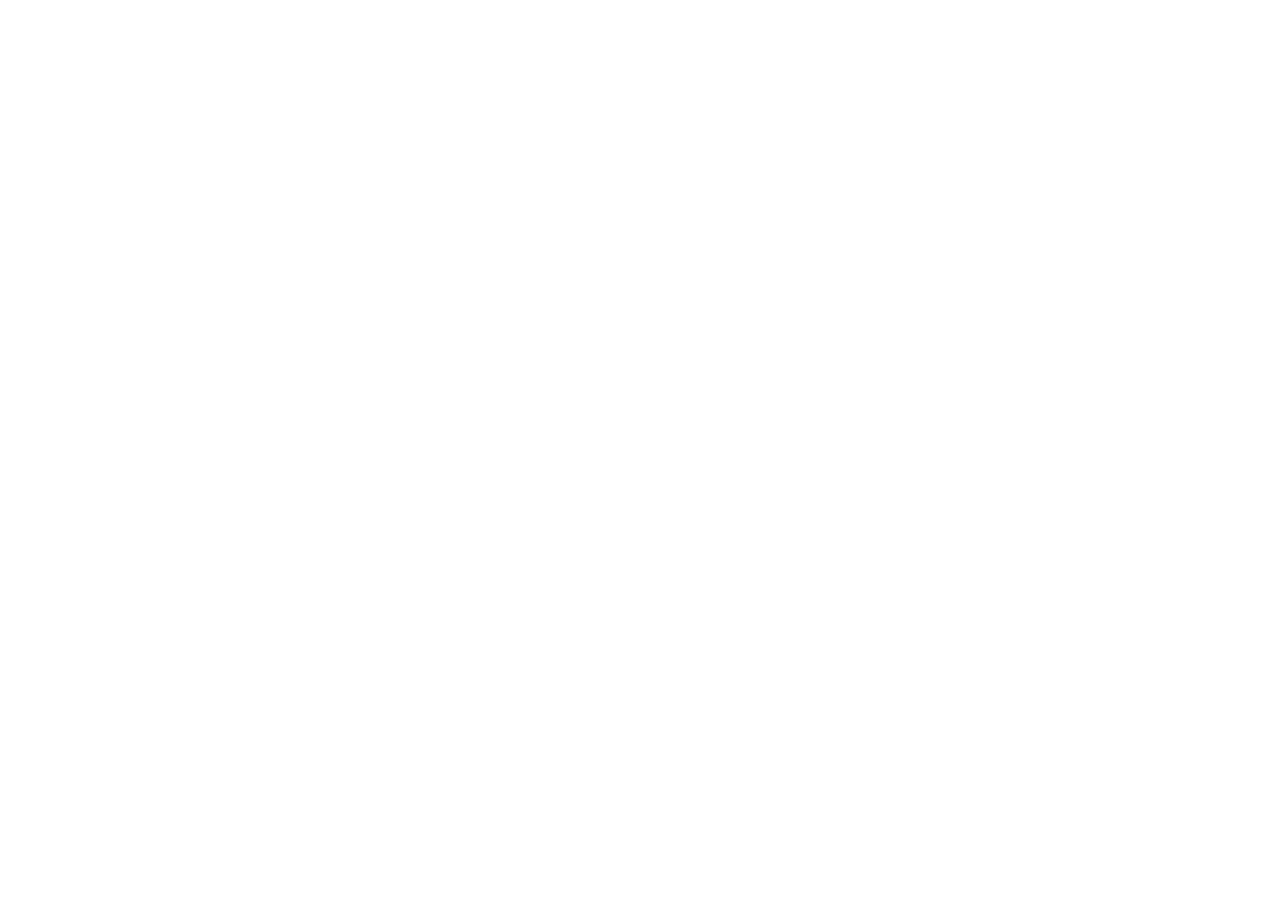
==== index.html @ 290134f9 "Update index.html" ====
<!DOCTYPE html>
<html lang="fr">
    <head>
        <meta charset="UTF-8">
        <meta name="viewport" content="width=device-width, initial-scale=1.0">
        <meta http-equiv="X-UA-Compatible" content="ie=edge">

        <link rel="icon" type="image/png" href="./src/img/danseur.png" />
        <link rel="preconnect" href="https://fonts.googleapis.com">
        <link rel="preconnect" href="https://fonts.gstatic.com" crossorigin>
        <link href="https://fonts.googleapis.com/css2?family=Gwendolyn:wght@400;700&display=swap" rel="stylesheet">
        <link href="https://fonts.googleapis.com/css2?family=Roboto:ital,wght@0,500;1,300&display=swap" rel="stylesheet">
        <link href="https://fonts.googleapis.com/css2?family=Playfair+Display+SC&display=swap" rel="stylesheet">

        <link href="https://unpkg.com/aos@2.3.1/dist/aos.css" rel="stylesheet">
        <link rel="stylesheet" href="./src/css/normalize.css">
        <link rel="stylesheet" href="./src/css/style.css">
        <link rel="stylesheet" href="./src/css/screen.css" media="screen and (max-width: 1160px)">

        <title>ACADANSE<title>
    </head>
    <body>

        <header class="header">
            <a href="#"><img id="banner_logo" src="./src/img/logo_vf.png"></a>
            <img src="./src/img/hamburger.svg" class="hamburger-menu" onClick="toggleMenu()">
            <nav id="menu" class="cache">
                <a href="#description">Association</a>
                <a href="#inscription">Inscription</a>
                <a href="#cours">Cours</a>
                <a href="#mensurations">Mensurations</a>
                <a href="./souvenirs/souvenirs.html">Souvenirs</a>
                <a href="#contact">Contact</a>
            </nav>
        </header>
        <section id="banner" class="container">
            <video src="./src/img/Vidéo PROMO.mp4" autoplay muted loop></video>
                
        </section>

        <section id="description">
            <div data-aos="fade-bottom">
                <h2>
                    Description de l'association
                </h2>
                <div>
                    <p>
                        Bienvenue dans l'association ACADANSE, une association familiale
                        ayant pour but de favoriser la danse moderne, pour les enfants de la
                        maternelle au lycée, vivant en milieu rural.<br>
                        <br>
                        Les cours se font dans une atmosphère conviviale et chaleureuse.
                        Notre objectif, faire aimer la danse aux enfants.<br>
                        <br>
                        Les mercredis et les samedis après-midi, à la salle du Temps Libre de 
                        Savy-Berlette (salle de danse à l'étage). Les groupes de danse sont 
                        généralement de 10 personnes avec des enfants / adolescentes de leurs âges.<br>
                        <br>
                        Des événements sur le thème de Noël et d’Halloween ainsi qu’un gala de
                        fin d’année (juin)  sont organisés.<br>
                        <br>
                        Pour tout renseignement, merci de bien vouloir contacter<br>
                        Madame PRZYBYLSKI Emmanuelle au 06.87.32.72.20 ou par mail à <a href="mailto:acadanse@live.fr.">acadanse@live.fr</a>
                    </p>
                </div>
            </div>
        </section>

        <section id="inscription" data-aos="fade-bottom">
            <h4>Inscription</h4> 

            <p>
                Pour inscrire votre enfant aux cours de danse. Veuillez remplir la fiche d'inscription, signé le règlement<br>
                intérieur et nous fournir les documents indiqués au dos de la feuille d'inscription.
            </p>

            <div>
                <img src="src/img/fiche d'inscription .png">   
                <img src="src/img/fiche d'inscription 2.png">   
            </div>
            <div>
                <a href="src/Fiche d'inscription Acadanse Savinoise.pdf">Télécharger</a>
            </div>

            <hr>

            <h4>Règlement intérieur</h4>
            <div>
                <img src="src/img/règlement intérieur.png">   
                <img src="src/img/règlement intérieur2.png">
            </div>
            <div>
                <a href="src/Fiche d'inscription Acadanse Savinoise.pdf">Télécharger</a>
            </div>

        </section>

        
        <section id="cours" data-aos="fade-bottom">
            <div>
                <h3>
                    Cours
                </h3>
                <table>
                    <tr>
                        <th>Mercredi</th>
                        <th>Samedi</th>
                    </tr>
                    <tr>
                        <td>Après-midi </td>
                        <td>Après-midi </td>
                    </tr>               
                    <tr>
                        <td colspan="2">Les cours ne sont pas maintenus pendant les vacances scolaires et les jours fériés</td>
                    </tr>
                </table>  
            </div>
        </section>

        <section id="mensurations">
            <h3>MENSURATIONS</h3>
            <div>
                <div class="list-mensurations">
                    <p>Pour la réalisation des costumes, nous<br>
                        demandons aux parents les mensurations de<br>
                        leur enfant.</p> <br>
                    <ul>
                        <li>Merci de nous indiquer :</li>
                        <li>- Tour de poitrine</li>
                        <li>- Tour de taille</li>
                        <li>- Hauteur de buste</li>
                        <li>- Tour de bassin</li>
                        <li>- Longueur de robe (jusqu'au genou)</li><br>
                        <li>- Taille de tee-shirt</li>
                        <li>- Taille de pantalon ou robe</li>
                        <li>- Taille de votre enfant</li>
                    </ul>
                </div>
                <div class="video-mensurations">
                    <p>Cette vidéo vous permettra de bien positionner<br>
                        le mètre lors de la prise des mesures</p>
                    <iframe src="https://www.youtube.com/embed/FwjrqjiKFxM"></iframe>
                    <a class="link-ytb" href="https://www.youtube.com/watch?v=FwjrqjiKFxM"> Voir la vidéo</a>
                </div>
            </div>
        </section>


        <section id="contact">
            <div data-aos="fade-bottom">
                <div>
                    <div>
                        <div id="telPoint"></div>
                        <a href="tel:+33687327220">06.87.32.72.20</a>
                    </div>
                    <div>
                        <div id="mailPoint"></div>
                        <a href="mailto:manue.przybylski@gmail.com">manue.przybylski@gmail.com</a>
                    </div>
                </div>    
                <h3>Contact</h3>
            </div>
            <div class="gmap_canvas">
                <iframe id="gmap_canvas" src="https://maps.google.com/maps?q=12%20bis%20rue%20des%20manoirs%2062690%20Savy-Berlette&t=&z=17&ie=UTF8&iwloc=&output=embed" frameborder="0" scrolling="no" marginheight="0" marginwidth="0">
                </iframe><style>.mapouter{position:relative;text-align:right;height:500px;width:500px;}</style><style>.gmap_canvas {overflow:hidden;background:none!important;height:500px;width:500px;}</style>
            </div>
        </section>

        <script src="https://unpkg.com/aos@2.3.1/dist/aos.js"></script>
        <script>
            AOS.init();
        </script>
        <script src="./src/js/script.js"></script>
    </body>
</html>
---- src/css/style.css ----
* {
    scroll-behavior: smooth;
    margin: 0;
    padding: 0;
    font-family: 'Roboto';
    box-sizing: border-box;
}
/*header*/

header {
    z-index: 10;
    background-color: white;
    border-bottom: #6e4197 2px solid;
    display: flex;
    position: fixed;
    top: 0;
    left: 0;
    width: 100%;
    justify-content: space-around;
    align-items: center;
    height: 100px;
    transition: height 300ms;
}
.hamburger-menu {
    display: none;
}
.is-active {
    height: 50px;
}
#banner_logo {
    width: 300px;
    transition: width 300ms;
}
.logo-is-active {
    width: 150px !important;   
}
header nav {
    display: flex;
    width: 30%;
    justify-content: space-around;
}
header nav a {
    color: black;
    padding: 10px;
    text-transform: uppercase;
    text-decoration: none;
    transition: color 300ms, border-bottom 300ms;
    border-bottom: white 5px solid;
}
header nav a:hover {
    color: #6e4197;
    border-bottom: #6e4197 5px solid;
}
#banner {
    width: 100%;
    height: 100%;
}
#banner video {
    width: 100%;
    height: 100%;
}
/*Inscription*/
#inscription {
    text-align: center;
    width: 70%;
    margin: 0 auto;
}
#inscription h4 {
    font-size: 2rem;
    margin-top: 30px;
    margin-bottom: 30px;
    text-transform: uppercase;
}
#inscription hr {
    width: 50%;
    height: 5px;
    background-color: #6e4197;
    border: none;
    margin: 0 auto;
}
#inscription p {
    margin-bottom: 30px;
}
#inscription img {
    width: 150px;
}
#inscription a {
    display: block;
    width: 20%;
    margin: 30px auto;
    text-transform: uppercase;
    background-color: #6e4197;
    color: white;
    padding: 20px;
    text-decoration: none;
}
.link-ytb {
    display: none;
}
/*Cours*/
#cours {
    width: 100%;
    height: 100%;
}
#cours hr {
    width: 50%;
    height: 5px;
    background-color: #6e4197;
    border: none;
    margin: 0 auto;
}
#cours h3 {
    font-size: 20pt;
    text-align: center;
    text-transform: uppercase;
    margin: 30px;
    color: white;
}
#cours div {
    background-color: #6e4197;
    width: 100%;
    padding-top: 10px;
    padding-bottom: 10px;
}
#cours table {
    width: 50%;
    margin: 10px auto;
}
#cours th {
    font-size: 1.5rem;
    color: white;
}
#cours td {
    text-align: center;
    color: white;
    padding: 10px;
}

/*Description*/
#description {
    background-image: url('../img/MODERN_JAZZ_02-scaled-e1589757122600.jpg');
    background-attachment: fixed;
    background-repeat: no-repeat;
    width: 100%;
    height: 100%;
    margin-top: -10px;
    background-size: cover;
}
#description > div {
    display: flex;
    width: 50%;
    margin: 0 auto;
    justify-content: space-around;
    align-items: center;
    padding-top: 50px;
    padding-bottom: 50px;
}
#description h2 {
    width: 50%;
    color: white;
    text-transform: uppercase;
}
#description > div > div {
    background-color: #ffffff33;
    border-bottom: 3px #6e4197 solid;
    width: 50%;
    padding: 20px;
}
#description p {
    color: white;
    text-align: justify;
}
#description a {
    color: white;
    font-size: 1.1rem;
    font-weight: bold;
    transition: color 300ms;
    text-decoration: none;
}
#description a:hover {
    color: #6e4197;
}
/*contact*/
#contact {
    background-image: url('../img/danse-contemporaine.jpg');
    background-attachment: fixed;
    background-repeat: no-repeat;
    width: 100%;
    height: 100%;
    padding-bottom: 100px;
    background-size: cover;
}
#contact > div {
    display: flex;
    width: 70%;
    margin: 0 auto;
    justify-content: space-around;
    align-items: center;
    padding-top: 50px;
    padding-bottom: 50px;
}
#contact > div > div {
    background-color: #00000038;
    width: 50%;
    padding: 20px;
    border-bottom: 3px #6e4197 solid;
}
#contact > div > div > div {
    display: flex;
    align-items: center;
    justify-content: space-between;
}
#telPoint {
    background-image: url('../img/telephone.png');
    background-size: cover;
    background-repeat: no-repeat;
    width: 50px;
    height: 50px;
}
#mailPoint {
    background-image: url('../img/mail.png');
    background-size: cover;
    background-repeat: no-repeat;
    width: 50px;
    height: 50px;
}
#contact > div > div > div > a {
    color: white;
    text-decoration: none;
    margin: 50px;
    display: block;
    word-break: break-all;
    width: 50%;
}
#contact h3 {
    text-align: center;
    font-size: 2rem;
    text-transform: uppercase;
}
.gmap_canvas {
    width: 400px !important;
    height: 400px !important;
    margin: 0 auto;
}
iframe {
    width: 400px !important;
    height: 400px !important;
    margin: 0 auto;
    border-bottom: 3px #6e4197 solid;
}
/* mensurations */
#mensurations {
    padding-top: 30px;
    padding-bottom: 40px;
}
#mensurations > div  {
    padding-top: 30px;
    margin: 0 auto;
    width: 80%;
    display: flex;
    justify-content: space-between;
}
.list-mensurations {
    margin-top: 80px;
    color: white;
    padding: 20px;
    height: 300px;
    background-color: #6e4197;
}
.list-mensurations li { 
    list-style: none;
}
#mensurations h3 {
    text-align: center;
    font-size: 30px;
}
.video-mensurations p {
    text-align: center;
    font-size: 25px;
}
.video-mensurations iframe{
    padding-top: 10px;
    border: none;
    width: 600px !important;
    height: 400px !important;
}
* {
    scroll-behavior: smooth;
    margin: 0;
    padding: 0;
    font-family: 'Roboto';
    box-sizing: border-box;
}
header {
    z-index: 10;
    background-color: white;
    border-bottom: #6e4197 2px solid;
    display: flex;
    position: fixed;
    top: 0;
    left: 0;
    width: 100%;
    justify-content: space-around;
    align-items: center;
}
#banner_logo {
    width: 300px;
}
#souvenirs {
    padding-top: 140px;
}
#souvenirs p {
    padding-top: 10px;
    padding-bottom: 20px;
    text-align: center;
    font-size: 20px;
}
#souvenirs h3 {
    text-transform: uppercase;
    font-size: 30px;
    text-align: center;
}
#souvenirs > div {
    padding: 0 30px 20px 30px;
    display: flex;
    flex-wrap: wrap;
}
#souvenirs > div > div {
    display: flex;
    flex-wrap: wrap;
}
#souvenirs img {
    width: 20%;
    transition: all 1s ease-out;
}

#souvenirs img:hover {
    transform: scale(1.2);
}
---- src/css/screen.css ----
@media screen and (max-width: 1160px ) {
    header a {
        font-size: 0.75rem;
    }
    #mensurations > div {
        align-items: center;
    }
    .video-mensurations iframe {
        width: 500px !important;
        height: 300px !important;
    }
}
@media screen and (max-width: 1000px) {
    #banner_logo {
        width: 100px;
    }
    .list-mensurations p, .list-mensurations li {
        font-size: 0.75rem;
    }
    .video-mensurations p {
        font-size: 0.75rem;
    }
    .video-mensurations iframe {
        width: 300px !important;
        height: 200px !important;
    }
}
@media screen and (max-width: 890px) {
    #description div {
        width: 90%;
        background-position: center;
    }
    #inscription div a {
        width: 40%;
    }
    header nav {
        width: 50%;
    }
    #contact > div > div {
        width: 70%;
    }
}
@media screen and (max-width: 768px ) {
    #banner_logo {
        text-align: left;
        width: 120px;
        transition: width 300ms;
    }
    #banner {
        display: none;
    }
    .cache {
        display: none;
        animation: menu 300ms ease-in-out;
    }
    .hamburger-menu {
        display: block;
    }
    @keyframes menu {
        from {
            height: 0px;
            opacity: 0;
        }
        to {
            height: 350px;
            opacity: 1;
        }
    }
    @keyframes menu-close {
        from {
            height: 350px;
            opacity: 1;
        }
        to {
            height: 0px;
            opacity: 0;
        }
    }
    header nav {
        position: absolute;
        display: flex;
        flex-direction: column;
        z-index: 9999;
        background-color: #6e4197;
        right: 0;
        width: 100%;
        top: 100%;
    }
    header nav a {
        display: block;
        margin: 0 auto;
        width: 50%;
        color: white;
        border-bottom: none;
        text-align: center;
        padding-bottom: 30px;
     }
    header nav a:hover {
        color: white;
        border-bottom: none;
    }

    #souvenirs > div {
        display: flex;
        flex-direction: column;
        margin: 0 auto;
        width: 100%;
        padding: 0;
    } 
    #souvenirs img {
        width: 100%;
    }
    .img-verticale {
        width: 100% !important;
    }
    #description {
        width: 100%;
        margin-top: 100px;
    }
    #description h2 {
        width: 100%;
        text-align: center;
    }
    #inscription a {
        width: 50% !important;
    }
    #description > div {
        width: 100%;
        flex-direction: column;
    }
    #description > div > div {
        width: 90%;
    }
    #mensurations > div {
        flex-direction: column;
    }
    #mensurations p {
        font-size: 1rem;
        margin-top: 20px;
    }
    .list-mensurations {
        height: 100%;
        width: 50%;
        margin: 0 auto;
    }
    #mensurations > div iframe {
        display: block;
        width: 300px !important;
        height: 200px !important;
        margin: 0 auto;
    }
    #contact {
        background-position: center;
    }
    #contact > div {
        width: 100%;
        flex-direction: column-reverse;
    }
    #contact > div > div {
        width: 90%;
    }
}

@media screen and (max-width: 450px) {
    #banner_logo {
        text-align: left;
        width: 120px;
        transition: width 300ms;
    }
    #banner {
        display: none;
    }
    .cache {
        display: none;
        animation: menu 300ms ease-in-out;
    }
    .hamburger-menu {
        display: block;
    }
    @keyframes menu {
        from {
            height: 0px;
            opacity: 0;
        }
        to {
            height: 350px;
            opacity: 1;
        }
    }
    @keyframes menu-close {
        from {
            height: 350px;
            opacity: 1;
        }
        to {
            height: 0px;
            opacity: 0;
        }
    }
    header nav {
        position: absolute;
        display: flex;
        flex-direction: column;
        z-index: 9999;
        background-color: #6e4197;
        right: 0;
        width: 100%;
        top: 100%;
    }
    header nav a {
        display: block;
        margin: 0 auto;
        width: 50%;
        color: white;
        border-bottom: none;
        text-align: center;
        padding-bottom: 30px;
     }
    header nav a:hover {
        color: white;
        border-bottom: none;
    }
    #description {
        width: 100%;
        margin-top: 100px;
    }
    #description h2 {
        width: 100%;
        text-align: center;
    }
    #inscription a {
        width: 50% !important;
    }
    #description > div {
        width: 100%;
        flex-direction: column;
    }
    #description > div > div {
        width: 90%;
    }
    #mensurations > div {
        flex-direction: column;
    }
    #mensurations p {
        font-size: 1rem;
        margin-top: 20px;
    }
    .list-mensurations {
        height: 100%;
    }
    #mensurations > div iframe {
        display: block;
        width: 300px !important;
        height: 200px !important;
        margin: 0 auto;
    }
    #contact {
        background-position: center;
    }
    #contact > div {
        width: 100%;
        flex-direction: column-reverse;
    }
    #contact > div > div {
        width: 90%;
    } 
    #telPoint {
        background-repeat: no-repeat;
    }
    .gmap_canvas {
        width: 300px !important;
    }
}
@media screen and (max-width: 375px) {
    #contact iframe {
        width: 300px !important;
    }   
    .gmap_canvas {
        width: 80% !important;
    }
}
@media screen and (max-width: 320px) {
    #description {
        background-position: center;
    }
    #description p {
        font-size: 0.75rem;
    }
    #mensurations iframe {
        display: none !important;
    }
    .link-ytb {
        display: block;
        width: 80%;
        margin: 30px auto;
        text-transform: uppercase;
        background-color: #6e4197;
        text-align: center;
        color: white;
        padding: 20px;
        text-decoration: none;
    }
    .list-mensurations {
        width: 90%;
    }
    #inscription a {
        width: 80% !important;
    }
}
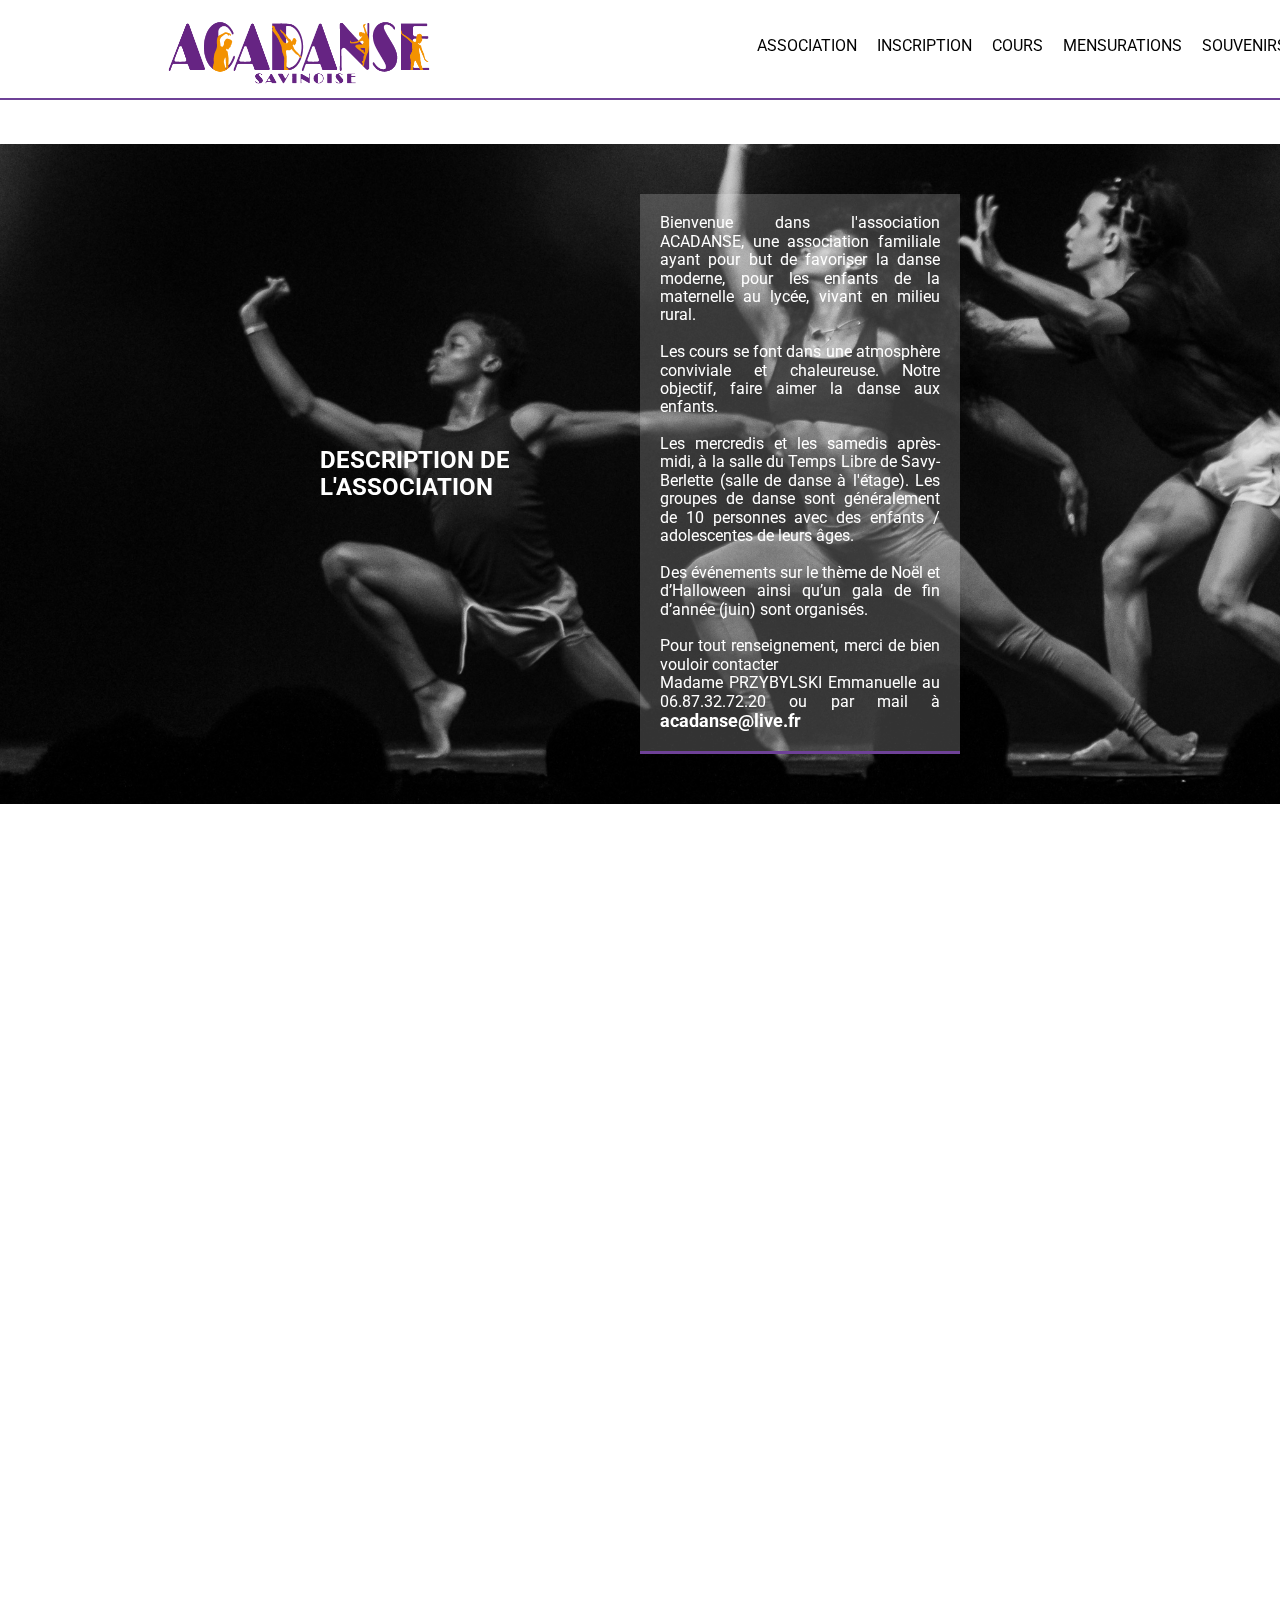
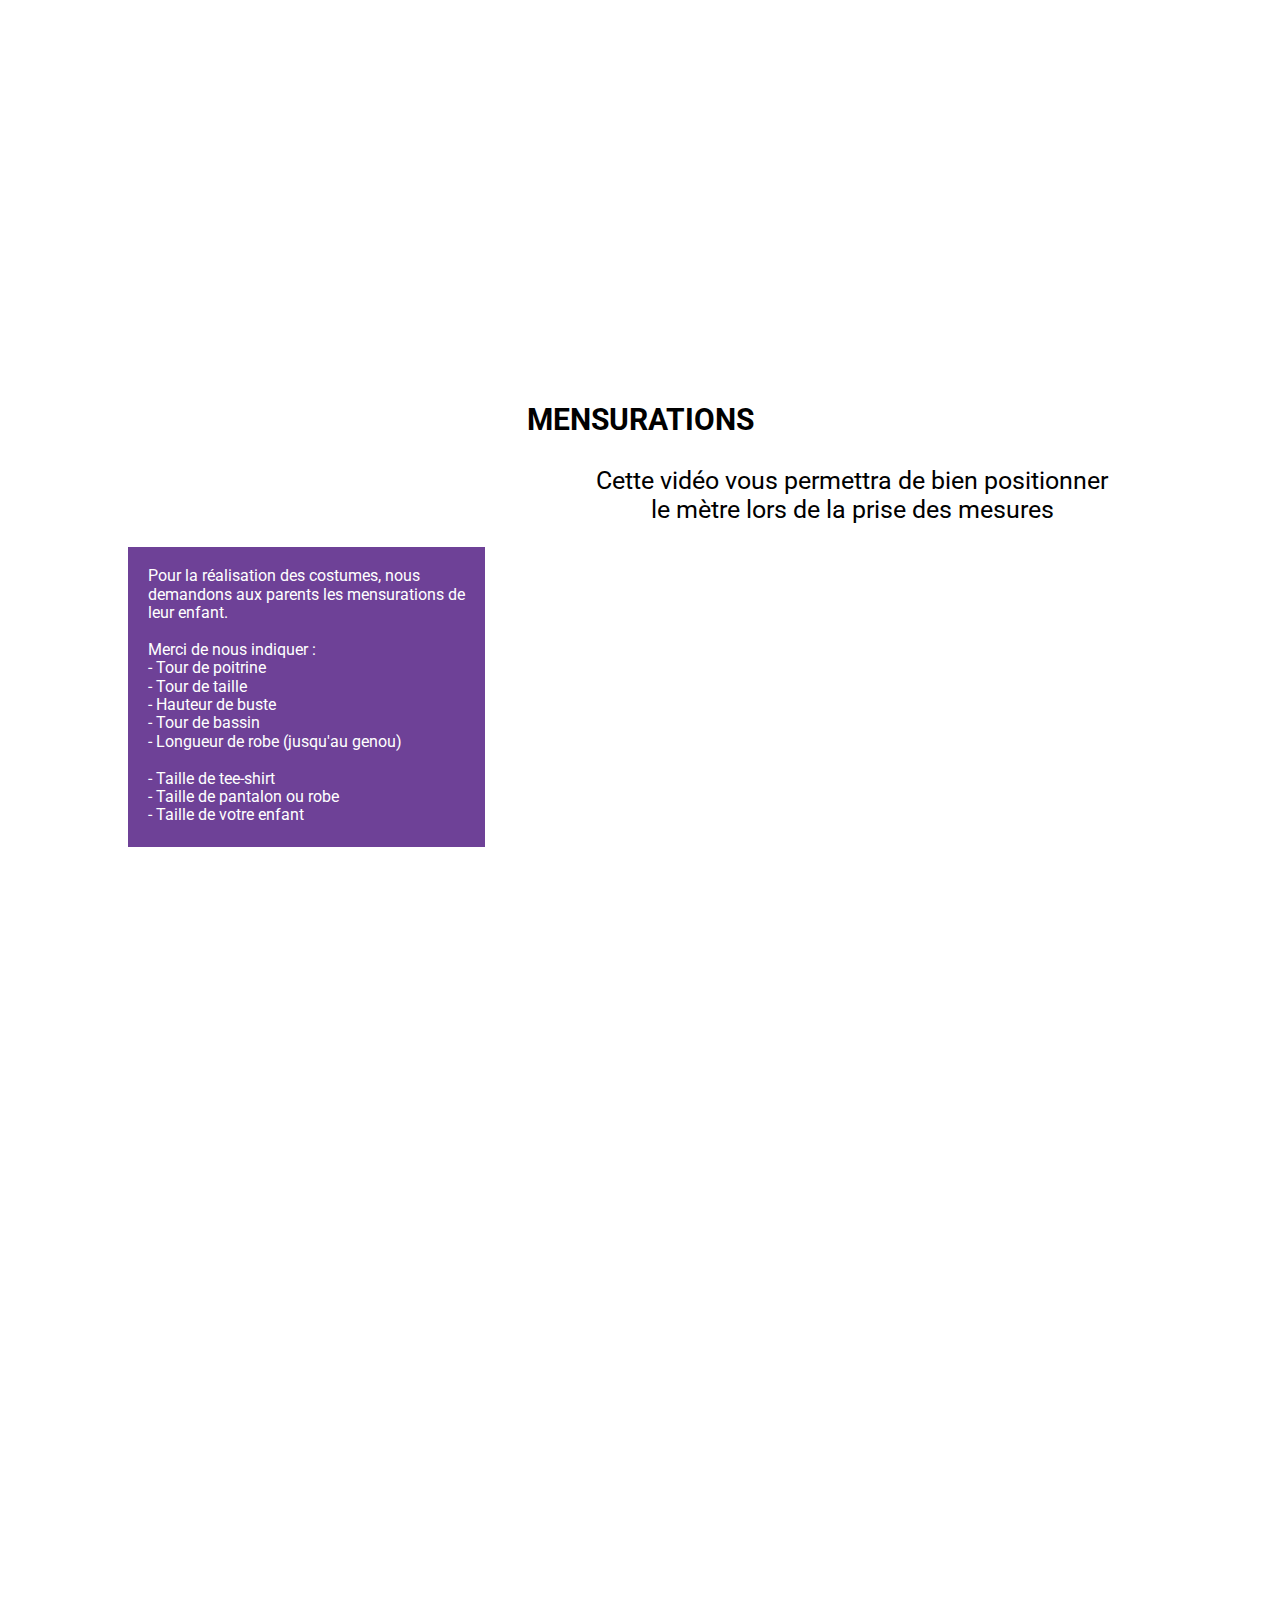
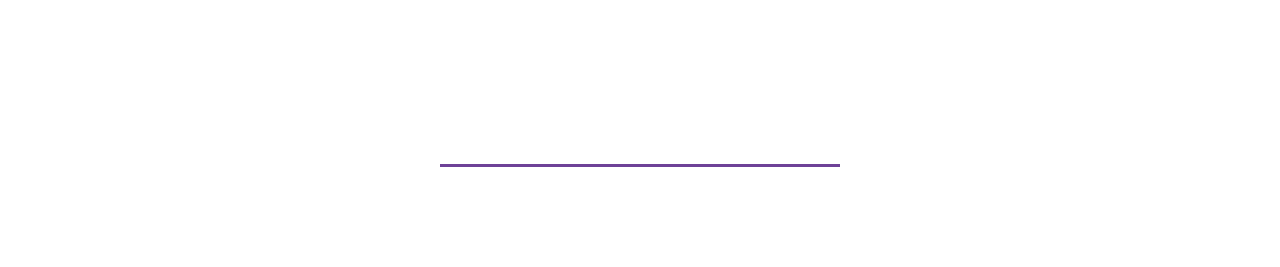
==== commit 52d76503: "Update index.html" ====
--- a/index.html
+++ b/index.html
@@ -17,7 +17,7 @@
         <link rel="stylesheet" href="./src/css/style.css">
         <link rel="stylesheet" href="./src/css/screen.css" media="screen and (max-width: 1160px)">
 
-        <title>ACADANSE<title>
+        <title>ACADANSE</title>
     </head>
     <body>
 
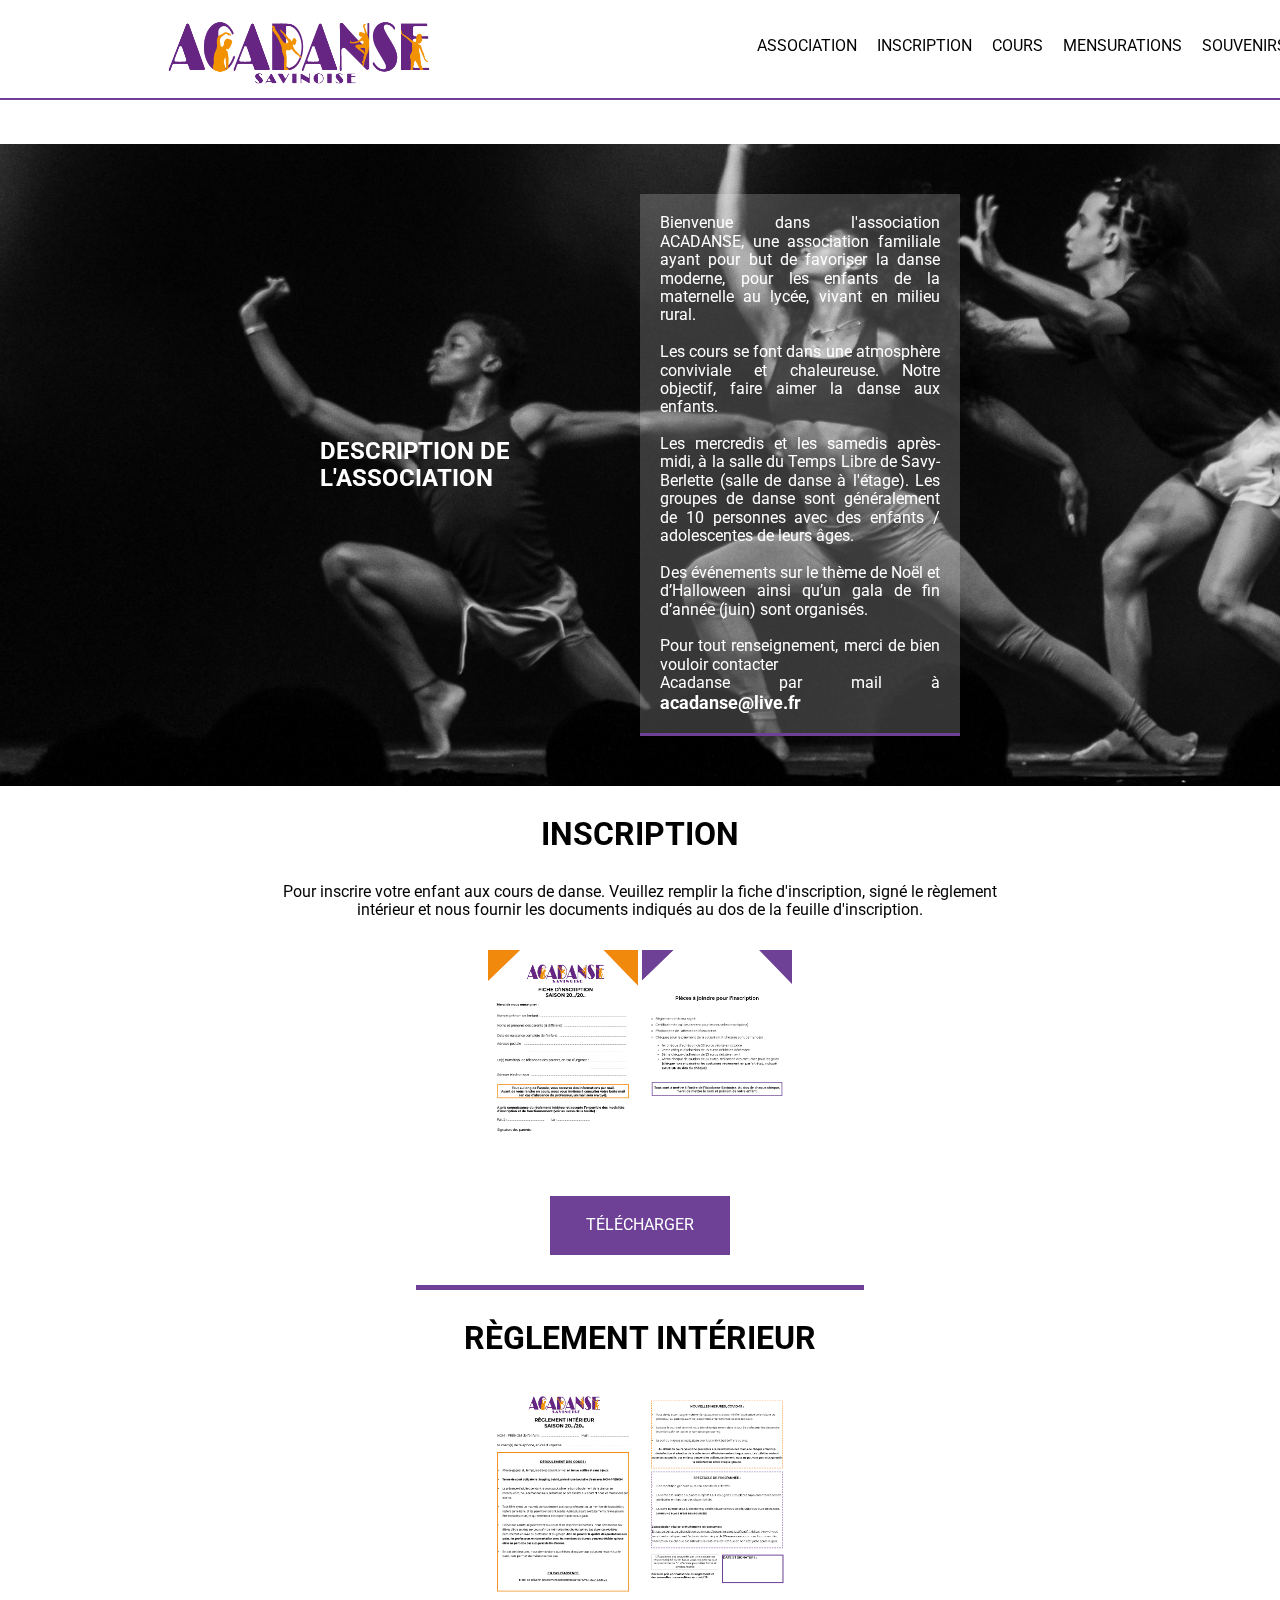
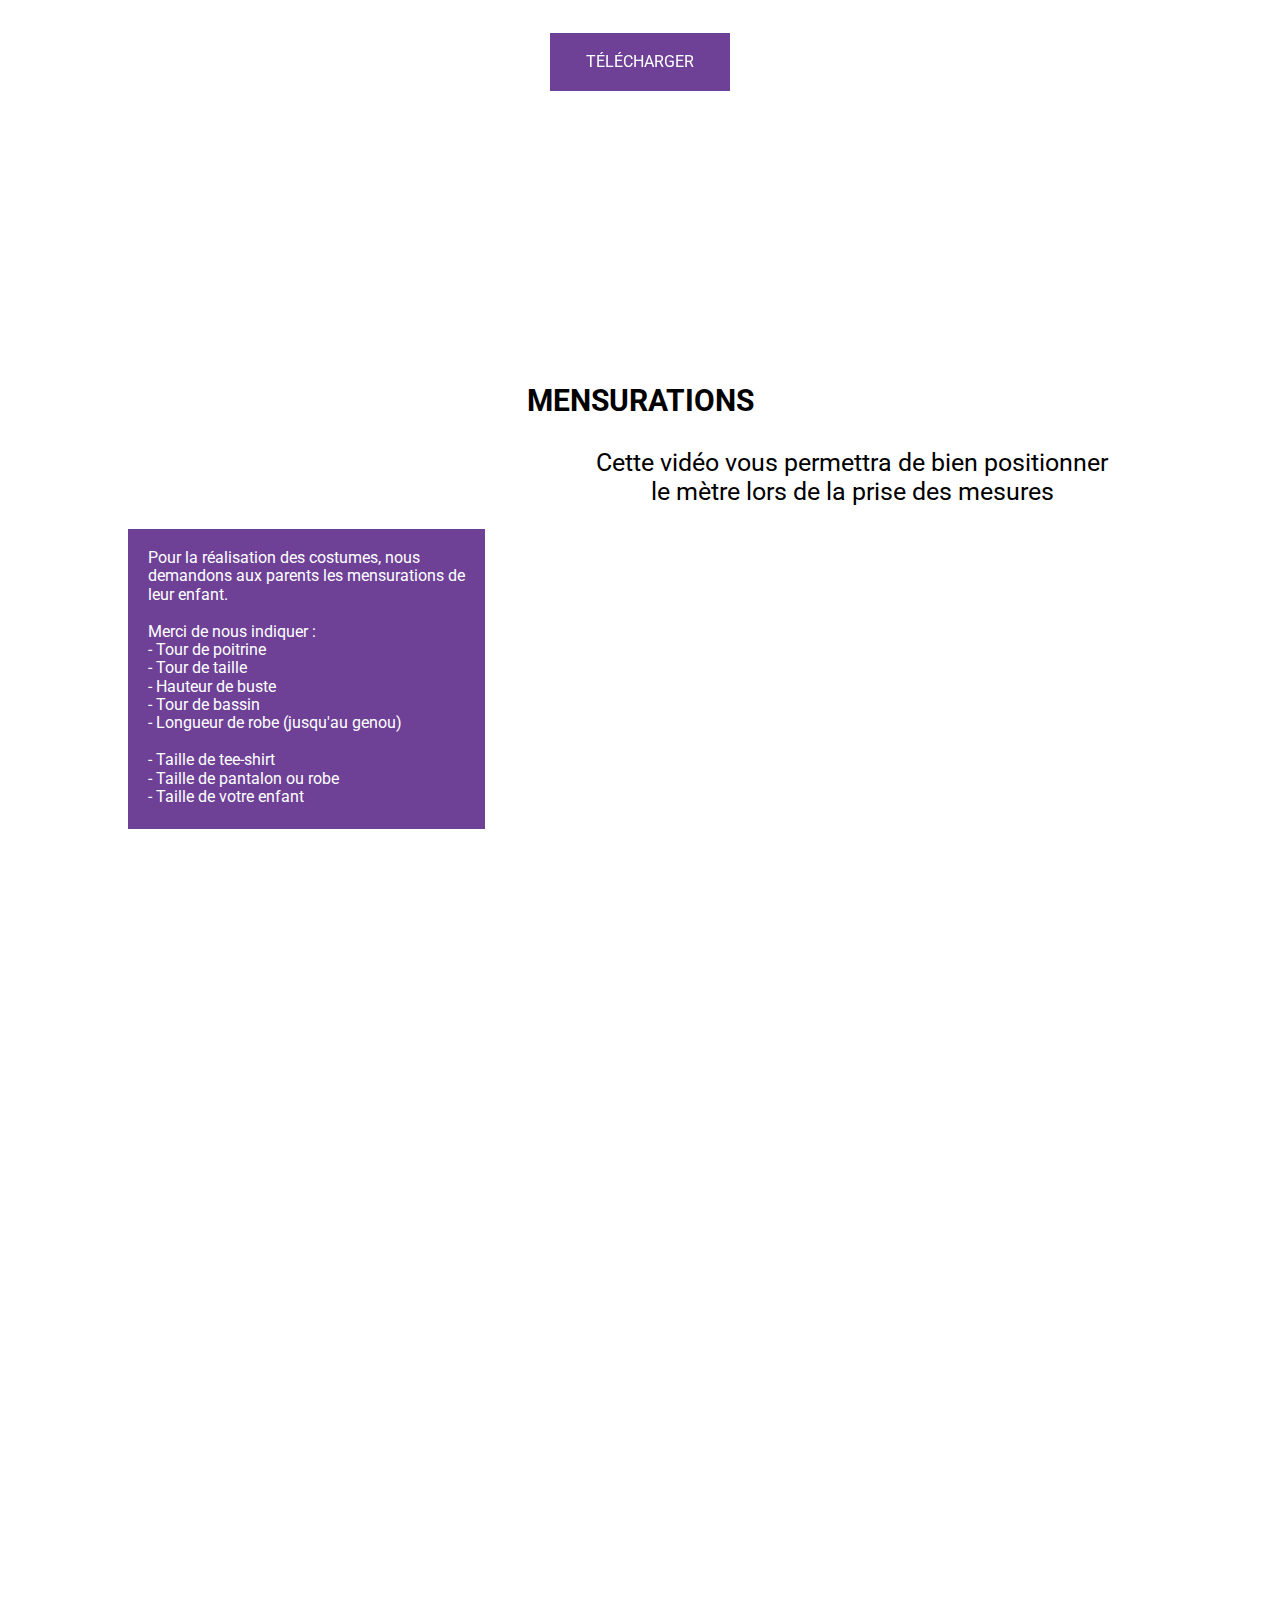
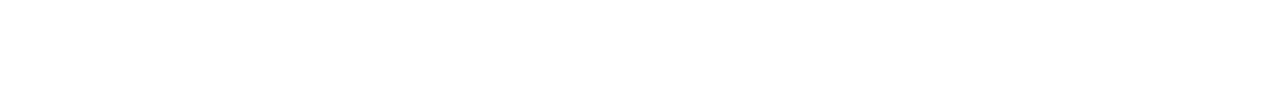
==== commit 3e17f933: "Update index.html" ====
--- a/index.html
+++ b/index.html
@@ -17,7 +17,7 @@
         <link rel="stylesheet" href="./src/css/style.css">
         <link rel="stylesheet" href="./src/css/screen.css" media="screen and (max-width: 1160px)">
 
-        <title>ACADANSE</title>
+        <title>Acadanse</title>
     </head>
     <body>
 
@@ -60,7 +60,7 @@
                         fin d’année (juin)  sont organisés.<br>
                         <br>
                         Pour tout renseignement, merci de bien vouloir contacter<br>
-                        Madame PRZYBYLSKI Emmanuelle au 06.87.32.72.20 ou par mail à <a href="mailto:acadanse@live.fr.">acadanse@live.fr</a>
+                        Acadanse par mail à <a href="mailto:acadanse@live.fr.">acadanse@live.fr</a>
                     </p>
                 </div>
             </div>
@@ -150,19 +150,14 @@
             <div data-aos="fade-bottom">
                 <div>
                     <div>
-                        <div id="telPoint"></div>
-                        <a href="tel:+33687327220">06.87.32.72.20</a>
-                    </div>
-                    <div>
                         <div id="mailPoint"></div>
-                        <a href="mailto:manue.przybylski@gmail.com">manue.przybylski@gmail.com</a>
+                        <a href="mailto:acadanse@live.fr">acadanse@live.fr</a>
                     </div>
                 </div>    
                 <h3>Contact</h3>
             </div>
             <div class="gmap_canvas">
-                <iframe id="gmap_canvas" src="https://maps.google.com/maps?q=12%20bis%20rue%20des%20manoirs%2062690%20Savy-Berlette&t=&z=17&ie=UTF8&iwloc=&output=embed" frameborder="0" scrolling="no" marginheight="0" marginwidth="0">
-                </iframe><style>.mapouter{position:relative;text-align:right;height:500px;width:500px;}</style><style>.gmap_canvas {overflow:hidden;background:none!important;height:500px;width:500px;}</style>
+                <iframe src="https://www.google.com/maps/embed?pb=!1m18!1m12!1m3!1d1513.6680354990585!2d2.568518206821508!3d50.35394730639785!2m3!1f0!2f0!3f0!3m2!1i1024!2i768!4f13.1!3m3!1m2!1s0x47dd150de8472133%3A0x70273f2062973789!2sMairie!5e0!3m2!1sfr!2sfr!4v1649351763008!5m2!1sfr!2sfr" width="600" height="450" style="border:0;" allowfullscreen="" loading="lazy" referrerpolicy="no-referrer-when-downgrade"></iframe>
             </div>
         </section>
 
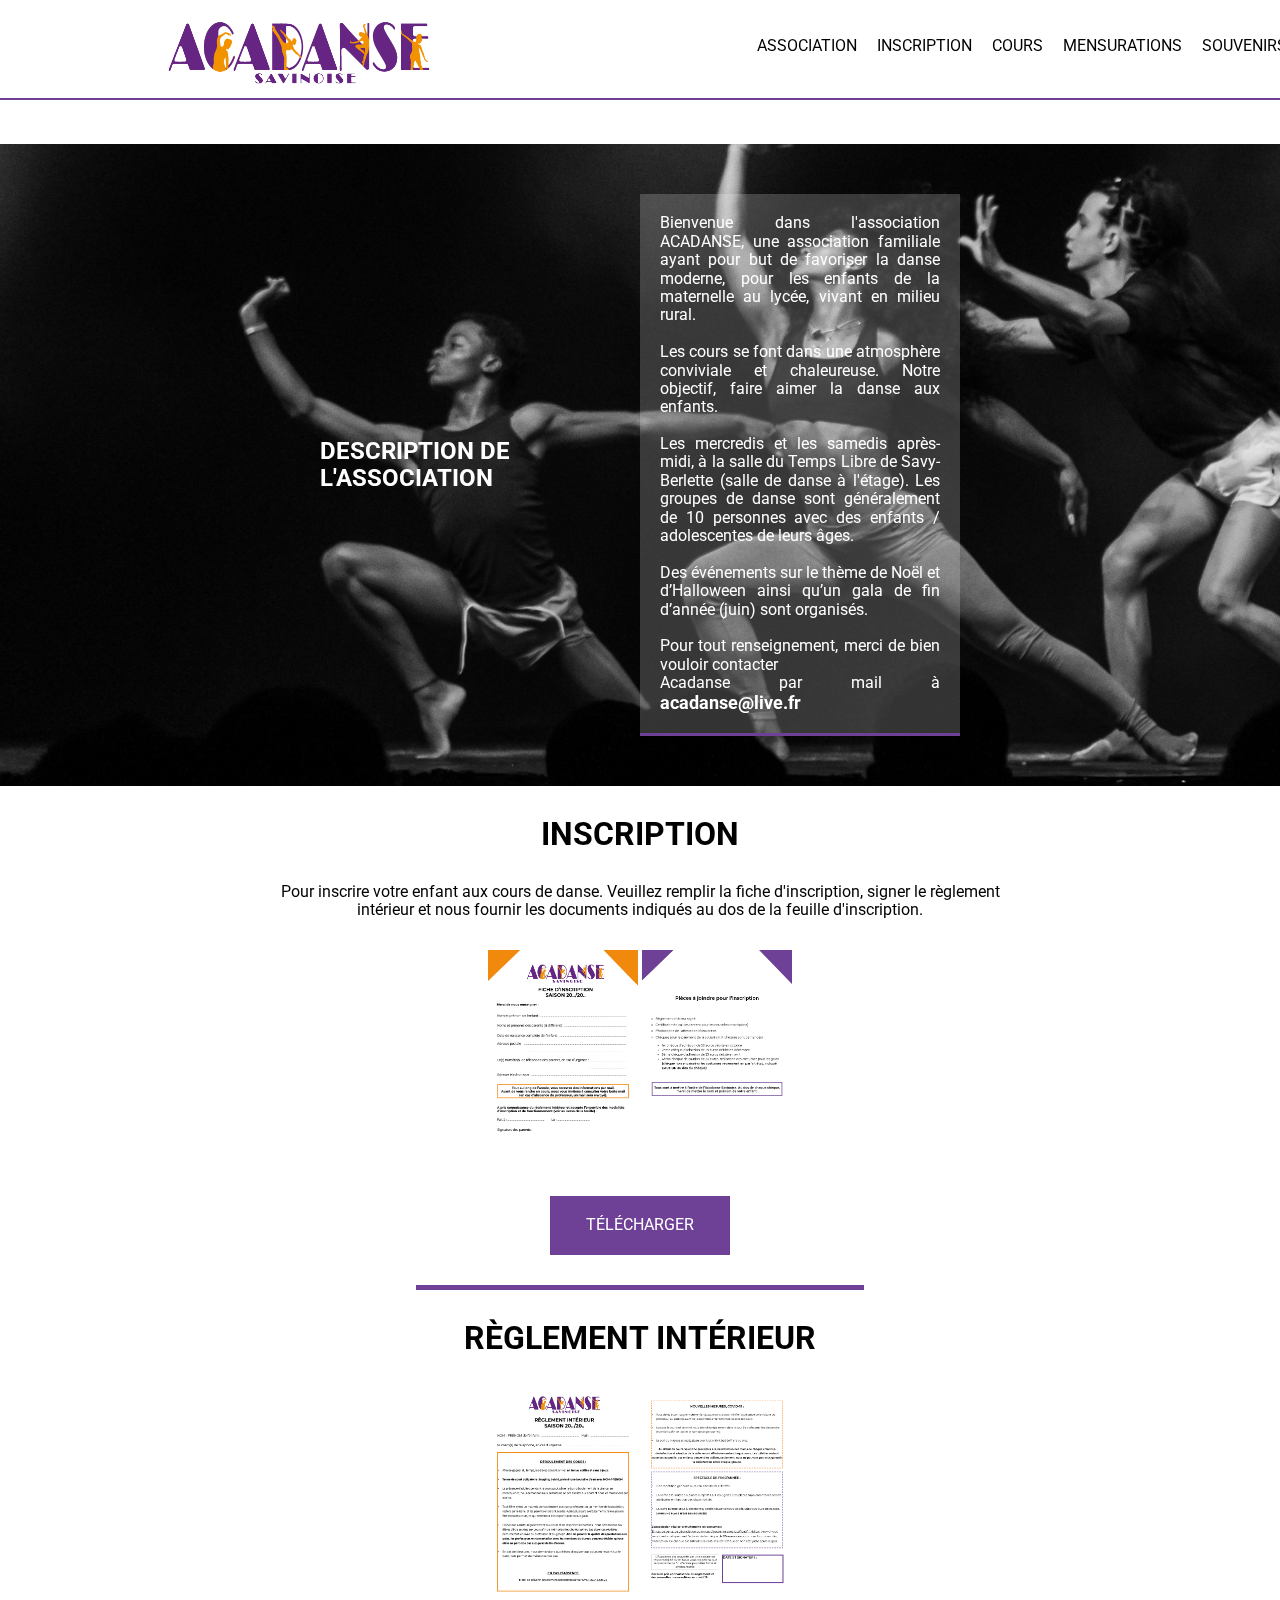
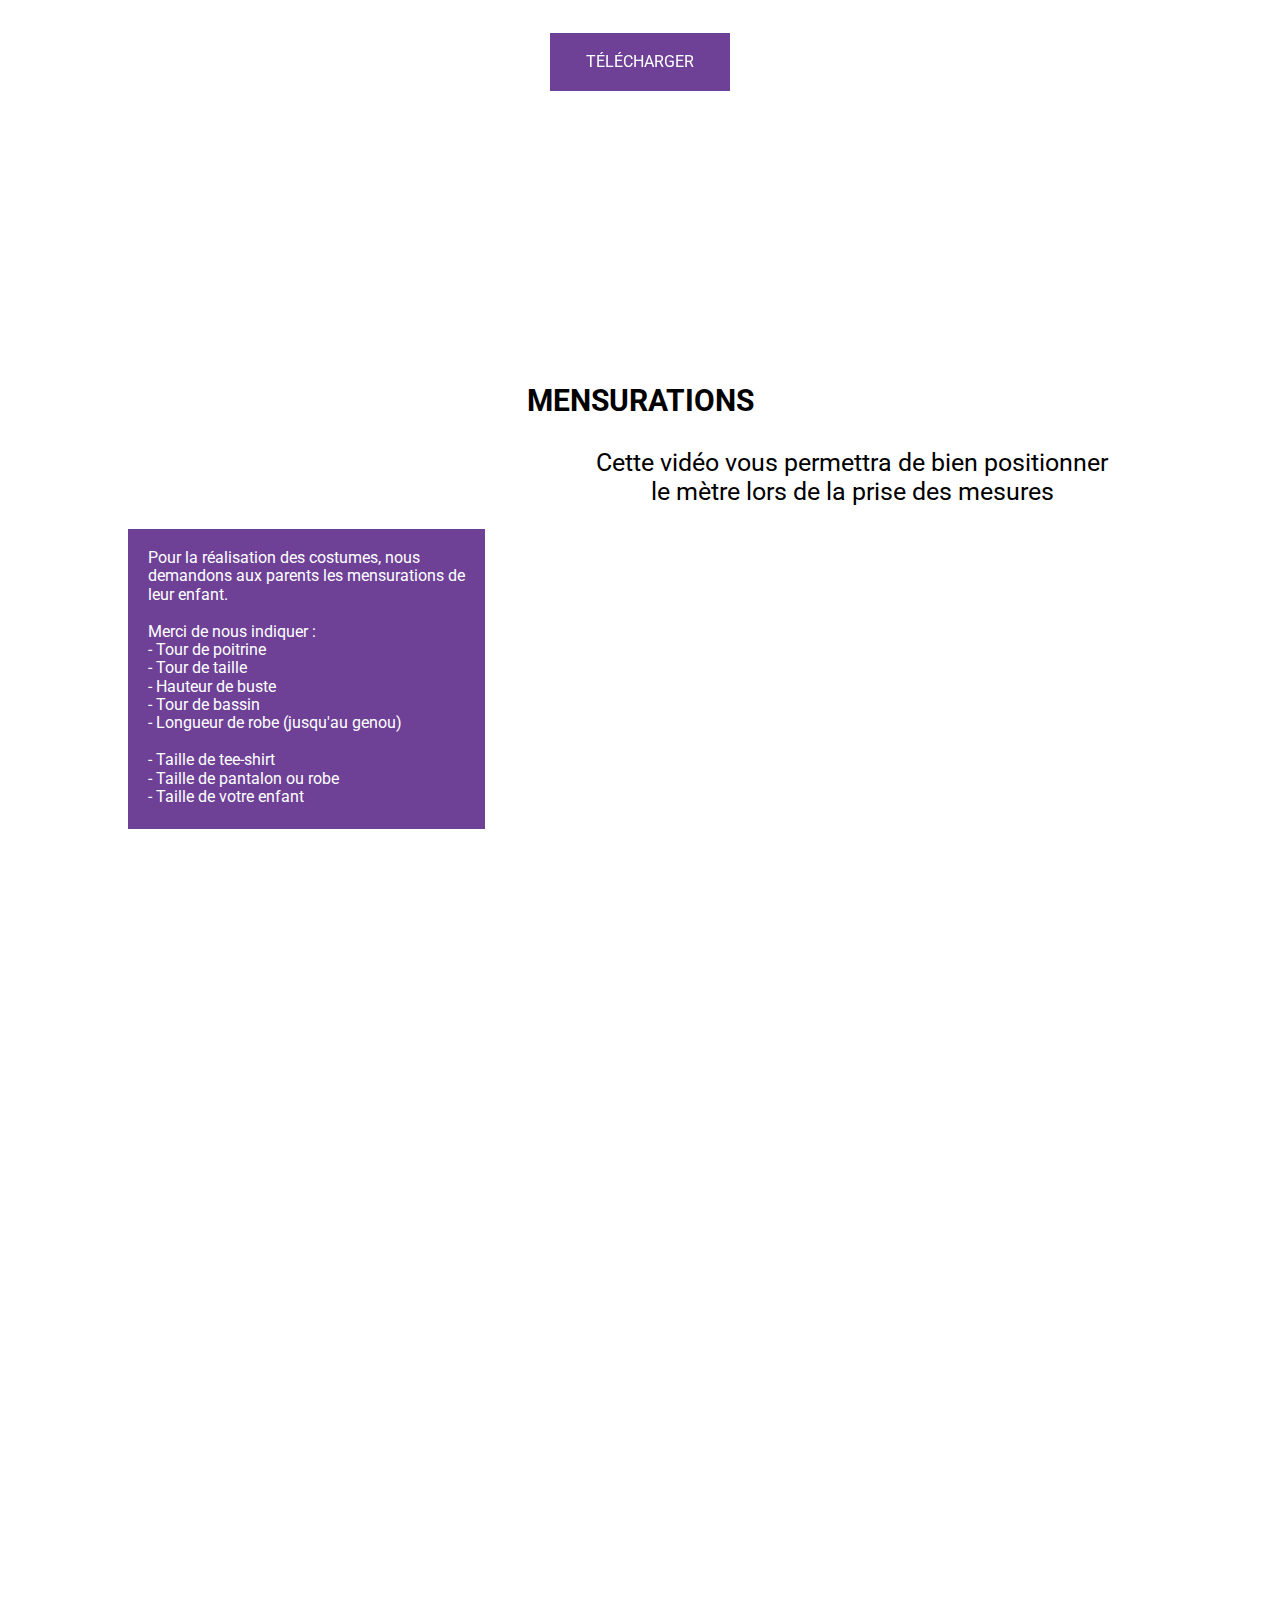
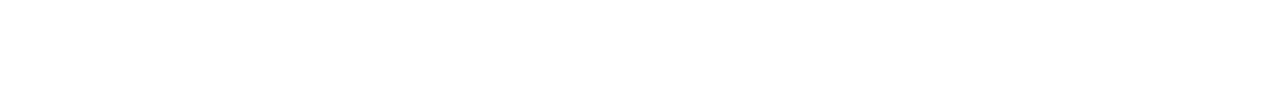
==== commit 538f2739: "Update index.html" ====
--- a/index.html
+++ b/index.html
@@ -70,7 +70,7 @@
             <h4>Inscription</h4> 
 
             <p>
-                Pour inscrire votre enfant aux cours de danse. Veuillez remplir la fiche d'inscription, signé le règlement<br>
+                Pour inscrire votre enfant aux cours de danse. Veuillez remplir la fiche d'inscription, signer le règlement<br>
                 intérieur et nous fournir les documents indiqués au dos de la feuille d'inscription.
             </p>
 
--- a/src/css/screen.css
+++ b/src/css/screen.css
@@ -161,7 +161,7 @@
     }
 }
 
-@media screen and (max-width: 450px) {
+@media screen and (max-width: 425px) {
     #banner_logo {
         text-align: left;
         width: 120px;
@@ -268,7 +268,7 @@
         background-repeat: no-repeat;
     }
     .gmap_canvas {
-        width: 300px !important;
+        width: 400px !important;
     }
 }
 @media screen and (max-width: 375px) {
@@ -306,4 +306,7 @@
     #inscription a {
         width: 80% !important;
     }
-}+    .gmap_canvas {
+        width: 300px !important;
+    }
+}
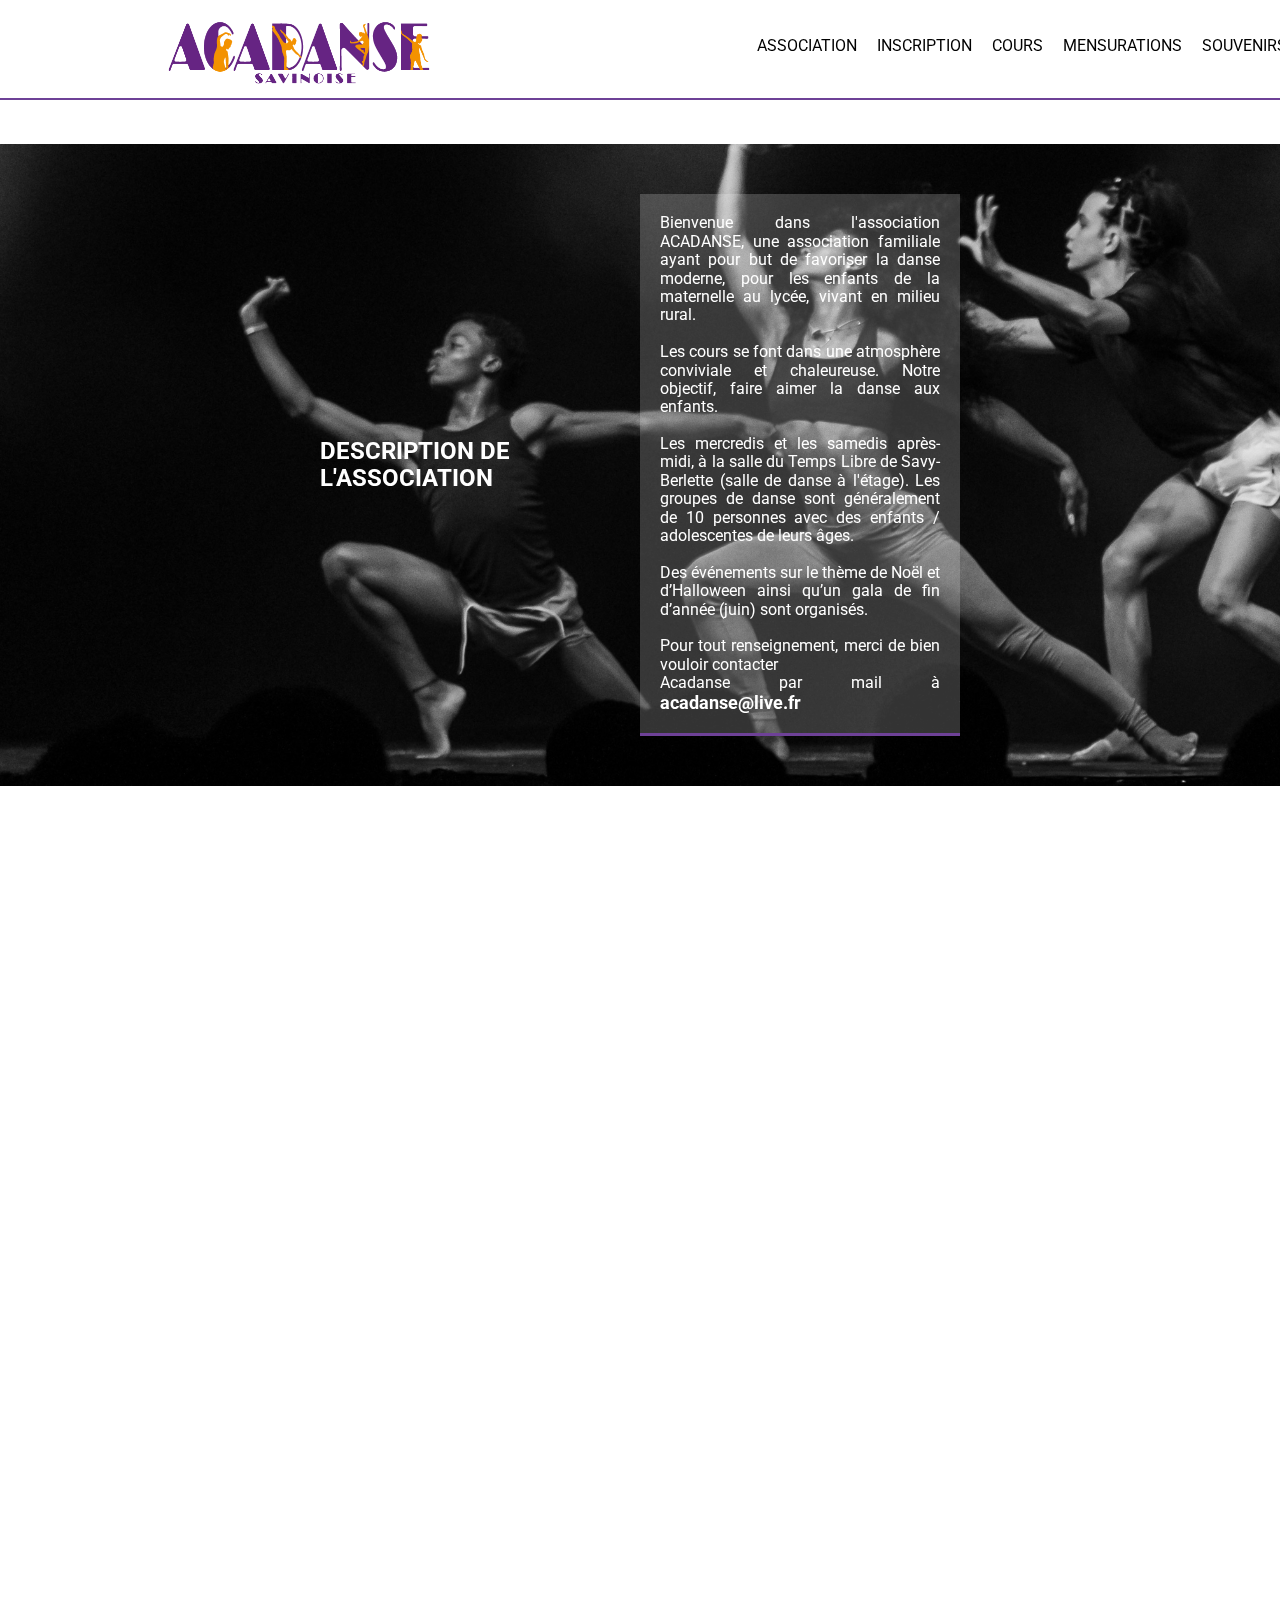
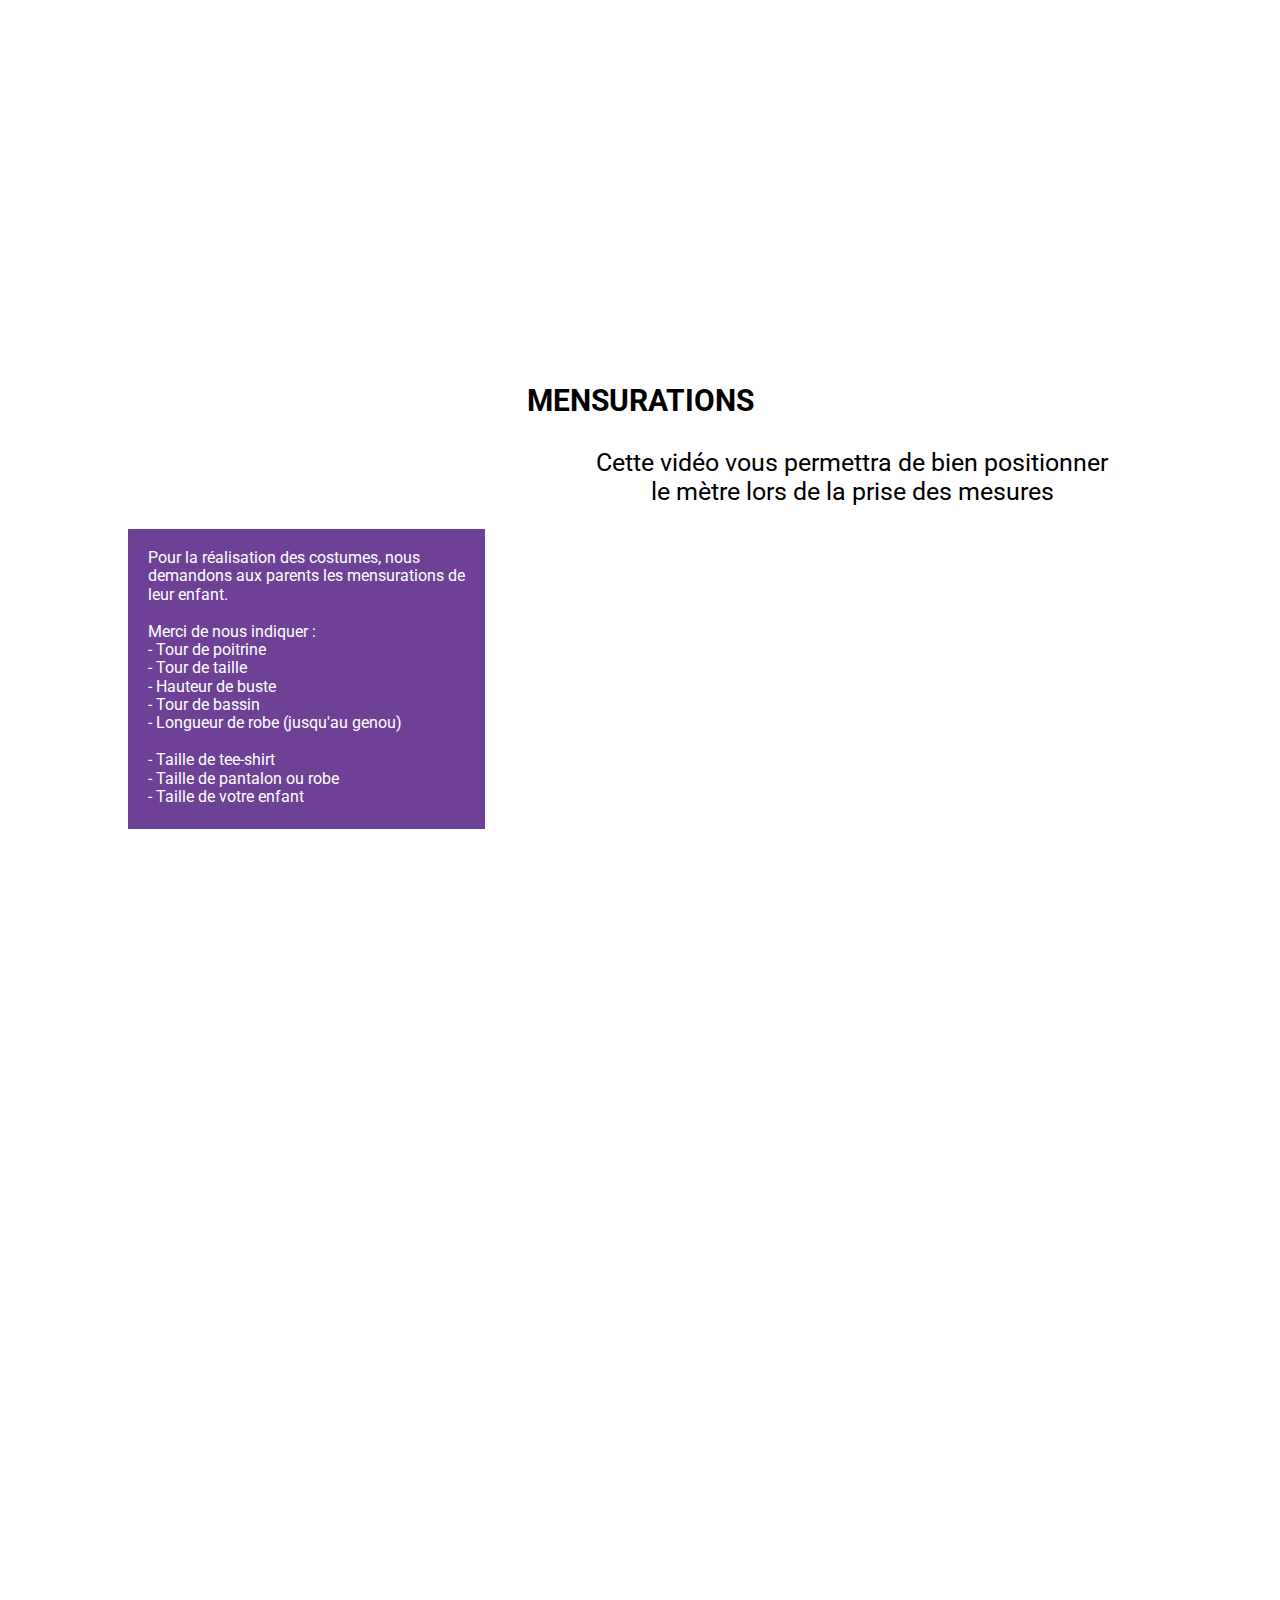
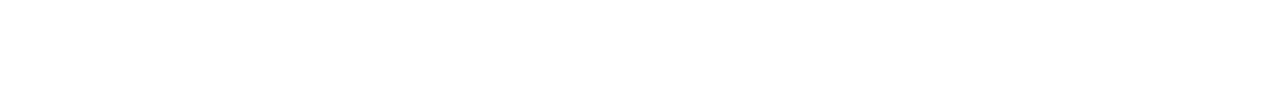
==== commit 118347c5: "Update index.html" ====
--- a/index.html
+++ b/index.html
@@ -79,7 +79,7 @@
                 <img src="src/img/fiche d'inscription 2.png">   
             </div>
             <div>
-                <a href="src/Fiche d'inscription Acadanse Savinoise.pdf">Télécharger</a>
+                <a href="src/fiche.pdf">Télécharger</a>
             </div>
 
             <hr>
@@ -90,7 +90,7 @@
                 <img src="src/img/règlement intérieur2.png">
             </div>
             <div>
-                <a href="src/Fiche d'inscription Acadanse Savinoise.pdf">Télécharger</a>
+                <a href="src/reglement.pdf">Télécharger</a>
             </div>
 
         </section>
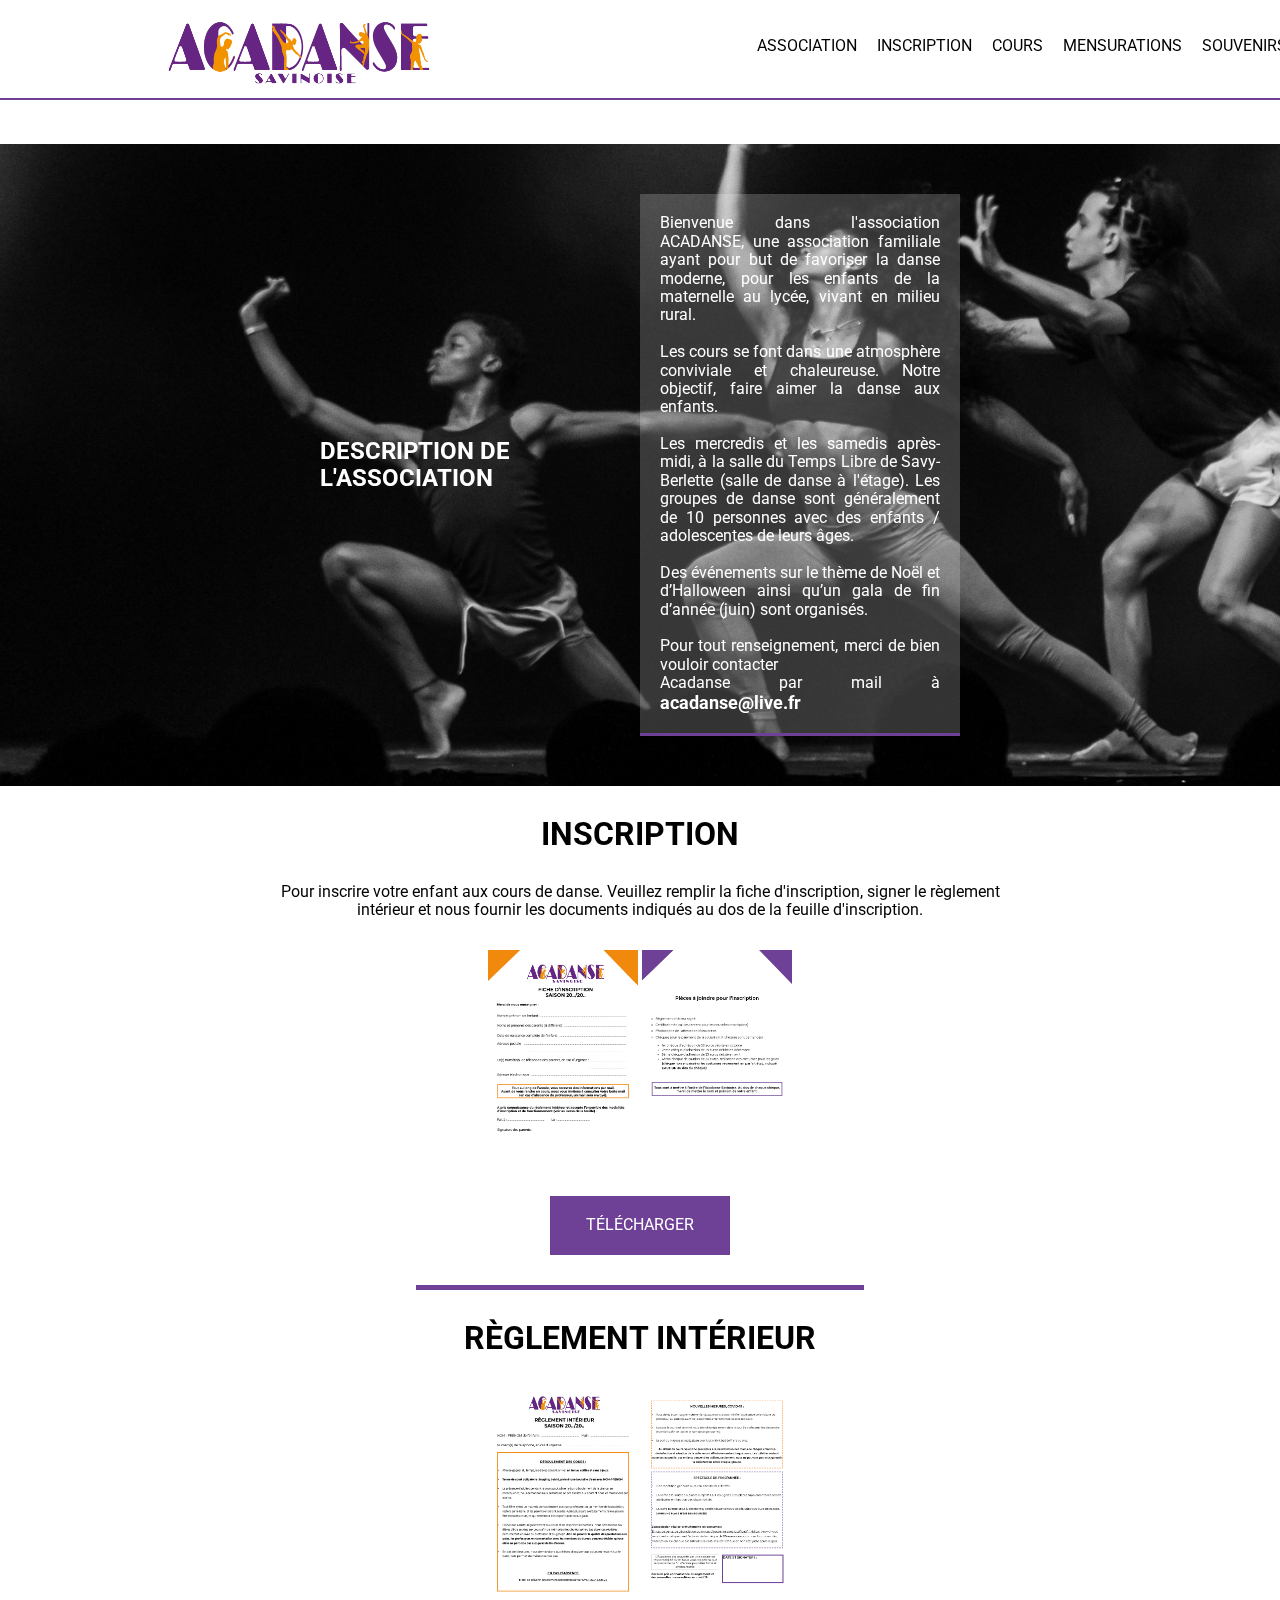
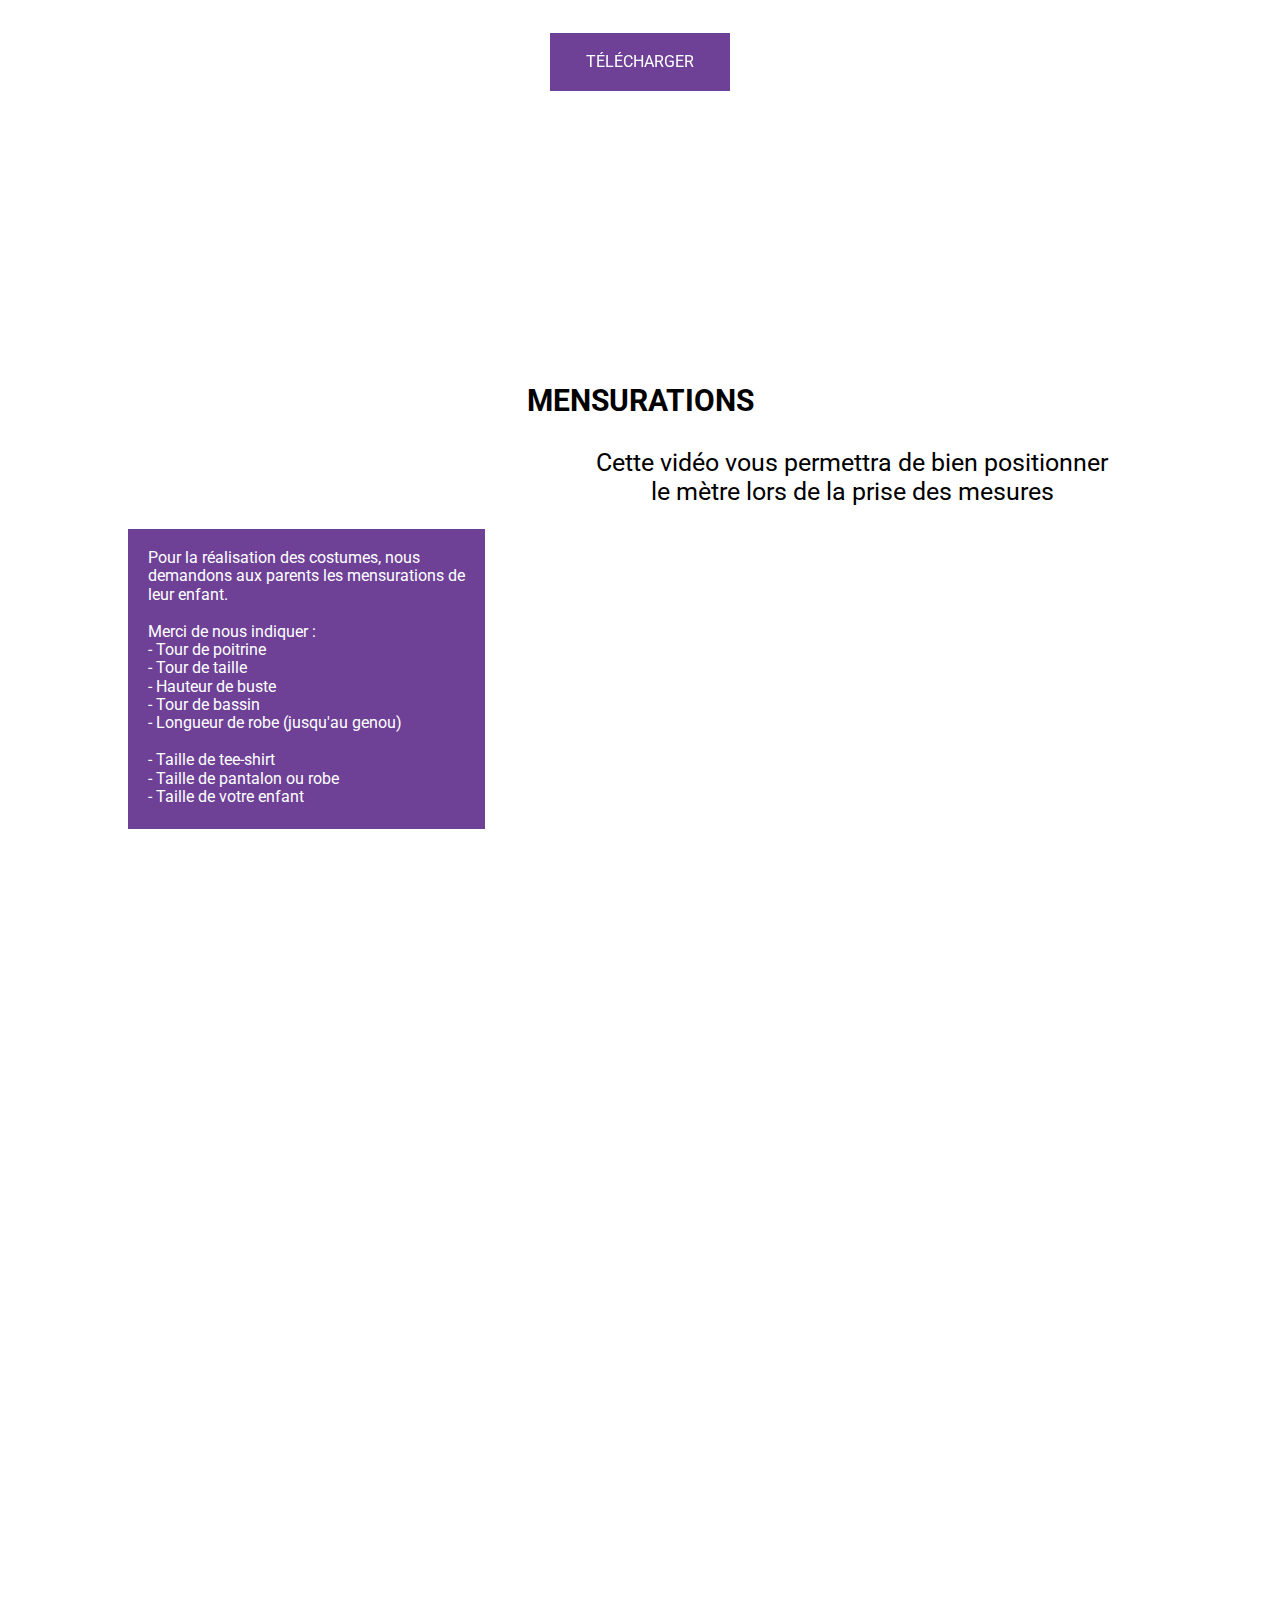
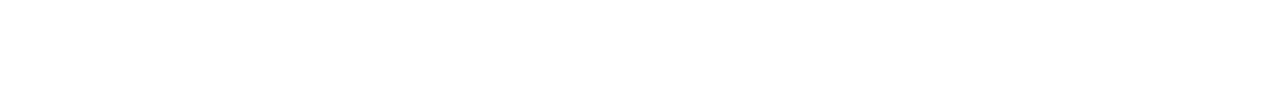
==== commit 6613a46f: "Update index.html" ====
--- a/index.html
+++ b/index.html
@@ -90,7 +90,7 @@
                 <img src="src/img/règlement intérieur2.png">
             </div>
             <div>
-                <a href="src/reglement.pdf">Télécharger</a>
+                <a href="src/reglement2.pdf">Télécharger</a>
             </div>
 
         </section>
